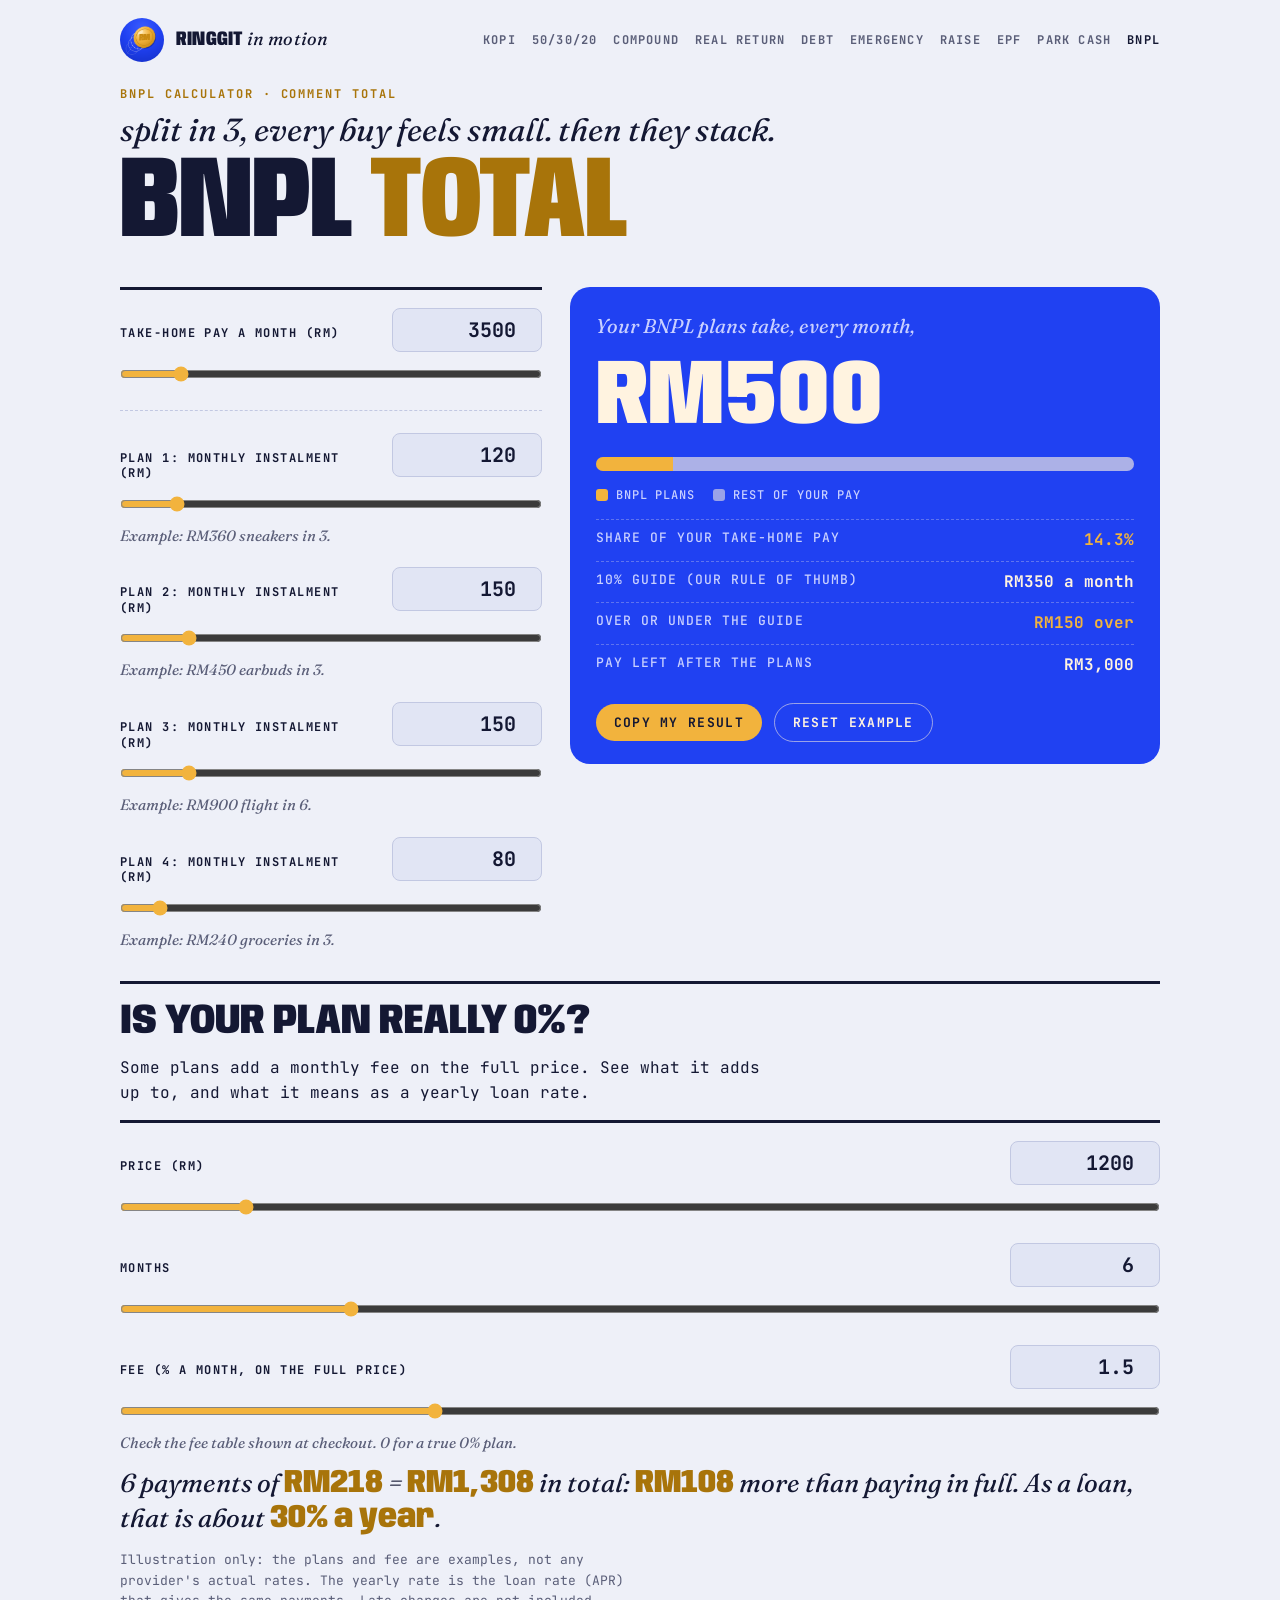
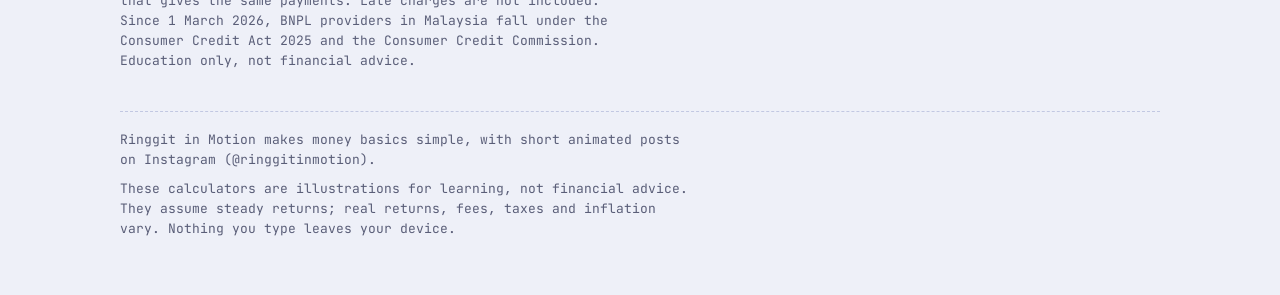
==== bnpl.html @ caa36349 "Add BNPL calculator (plan total, share of pay, fee as yearly rate) Co-Authored-By: Claude Opus 5.5 <" ====
<!doctype html>
<html lang="en">
<head>
<meta charset="utf-8">
<meta name="viewport" content="width=device-width, initial-scale=1">
<title>BNPL Calculator · Ringgit in Motion</title>
<meta name="description" content="Buy now, pay later in Malaysia: add up your plans, see the share of your pay, and what a monthly fee costs as a yearly rate.">
<meta property="og:title" content="BNPL Calculator · Ringgit in Motion">
<meta property="og:description" content="Buy now, pay later in Malaysia: add up your plans, see the share of your pay, and what a monthly fee costs as a yearly rate.">
<meta property="og:image" content="logo.png">
<link rel="icon" href="logo.png">
<link rel="preconnect" href="https://fonts.googleapis.com">
<link rel="preconnect" href="https://fonts.gstatic.com" crossorigin>
<link rel="stylesheet" href="https://fonts.googleapis.com/css2?family=Anybody:wdth,wght@50..150,500..900&family=Fraunces:ital,opsz,wght@1,9..144,420&family=JetBrains+Mono:wght@500;700&display=swap">
<link rel="stylesheet" href="style.css">
</head>
<body>
<header class="nav">
  <a class="brand" href="index.html"><img src="logo.png" alt=""><span>Ringgit <em>in motion</em></span></a>
  <nav class="links" aria-label="Calculators"><a href="kopi.html">Kopi</a><a href="budget.html">50/30/20</a><a href="compound.html">Compound</a><a href="real-return.html">Real return</a><a href="debt.html">Debt</a><a href="emergency.html">Emergency</a><a href="raise.html">Raise</a><a href="epf.html">EPF</a><a href="park.html">Park cash</a><a href="bnpl.html" aria-current="page">BNPL</a></nav>
</header>
<main>
<section class="mast">
  <div class="eyebrow">BNPL calculator · comment TOTAL</div>
  <p class="q">split in 3, every buy feels small. then they stack.</p>
  <h1>BNPL <span>Total</span></h1>
</section>
<section class="tool" aria-label="Buy now pay later calculator">
  <form class="controls" autocomplete="off">
    <div class="field">
      <div class="row"><label for="pay">Take-home pay a month (RM)</label><input class="num" id="pay" type="number" min="0" max="10000000" step="50" value="3500" inputmode="decimal"></div>
      <input id="payR" type="range" min="1000" max="20000" step="50" value="3500" aria-label="Take-home pay a month (RM) slider">
    </div>
    <div class="divider"></div>
    <div class="field">
      <div class="row"><label for="p1">Plan 1: monthly instalment (RM)</label><input class="num" id="p1" type="number" min="0" max="1000000" step="10" value="120" inputmode="decimal"></div>
      <input id="p1R" type="range" min="0" max="1000" step="10" value="120" aria-label="Plan 1: monthly instalment (RM) slider">
      <span class="hint">Example: RM360 sneakers in 3.</span>
    </div>
    <div class="field">
      <div class="row"><label for="p2">Plan 2: monthly instalment (RM)</label><input class="num" id="p2" type="number" min="0" max="1000000" step="10" value="150" inputmode="decimal"></div>
      <input id="p2R" type="range" min="0" max="1000" step="10" value="150" aria-label="Plan 2: monthly instalment (RM) slider">
      <span class="hint">Example: RM450 earbuds in 3.</span>
    </div>
    <div class="field">
      <div class="row"><label for="p3">Plan 3: monthly instalment (RM)</label><input class="num" id="p3" type="number" min="0" max="1000000" step="10" value="150" inputmode="decimal"></div>
      <input id="p3R" type="range" min="0" max="1000" step="10" value="150" aria-label="Plan 3: monthly instalment (RM) slider">
      <span class="hint">Example: RM900 flight in 6.</span>
    </div>
    <div class="field">
      <div class="row"><label for="p4">Plan 4: monthly instalment (RM)</label><input class="num" id="p4" type="number" min="0" max="1000000" step="10" value="80" inputmode="decimal"></div>
      <input id="p4R" type="range" min="0" max="1000" step="10" value="80" aria-label="Plan 4: monthly instalment (RM) slider">
      <span class="hint">Example: RM240 groceries in 3.</span>
    </div>
  </form>
  <div class="stack">
  <div class="card" aria-live="polite">
    <p class="lead" id="lead">Your BNPL plans take, every month,</p>
    <p class="big" id="big">RM500</p>
    <div class="split" aria-hidden="true"><i id="splitA"></i><i id="splitB"></i><i id="splitC"></i></div>
    <div class="legend"><span><b style="background: var(--gold-fill)"></b>BNPL plans</span><span><b style="background: rgba(255,243,224,.55)"></b>Rest of your pay</span></div>
    <dl class="lines">
      <div class="gold"><dt>Share of your take-home pay</dt><dd id="share">-</dd></div>
      <div><dt>10% guide (our rule of thumb)</dt><dd id="guide">-</dd></div>
      <div class="gold"><dt>Over or under the guide</dt><dd id="gap">-</dd></div>
      <div><dt>Pay left after the plans</dt><dd id="left">-</dd></div>
    </dl>
    <div class="actions">
      <button type="button" id="copy">Copy my result</button>
      <button type="button" class="ghost" id="reset">Reset example</button>
      <span class="toast" id="toast" role="status"></span>
    </div>
  </div>
  </div>
</section>
<section class="mid" aria-label="Fee check">
  <h2>Is your plan really 0%?</h2>
  <p>Some plans add a monthly fee on the full price. See what it adds up to, and what it means as a yearly loan rate.</p>
  <form class="controls" autocomplete="off">
    <div class="field">
      <div class="row"><label for="price">Price (RM)</label><input class="num" id="price" type="number" min="0" max="100000000" step="50" value="1200" inputmode="decimal"></div>
      <input id="priceR" type="range" min="50" max="10000" step="50" value="1200" aria-label="Price (RM) slider">
    </div>
    <div class="field">
      <div class="row"><label for="months">Months</label><input class="num" id="months" type="number" min="1" max="60" step="1" value="6" inputmode="decimal"></div>
      <input id="monthsR" type="range" min="1" max="24" step="1" value="6" aria-label="Months slider">
    </div>
    <div class="field">
      <div class="row"><label for="fee">Fee (% a month, on the full price)</label><input class="num" id="fee" type="number" min="0" max="20" step="0.05" value="1.5" inputmode="decimal"></div>
      <input id="feeR" type="range" min="0" max="5" step="0.05" value="1.5" aria-label="Fee (% a month, on the full price) slider">
      <span class="hint">Check the fee table shown at checkout. 0 for a true 0% plan.</span>
    </div>
  </form>
  <p class="out" id="feeOut"></p>
  <p class="fine">Illustration only: the plans and fee are examples, not any provider's actual rates. The yearly rate is the loan rate (APR) that gives the same payments. Late charges are not included. Since 1 March 2026, BNPL providers in Malaysia fall under the Consumer Credit Act 2025 and the Consumer Credit Commission. Education only, not financial advice.</p>
</section>
</main>
<footer>
  <p class="fine">Ringgit in Motion makes money basics simple, with short animated posts on Instagram (@ringgitinmotion).</p>
  <p class="fine">These calculators are illustrations for learning, not financial advice. They assume steady returns; real returns, fees, taxes and inflation vary. Nothing you type leaves your device.</p>
</footer>
<script src="calc.js"></script>
<script>

const { $, rm } = RIM;
RIM.form("rim-bnpl", { pay: 3500, p1: 120, p2: 150, p3: 150, p4: 80 },
  { pay: [0, 10000000], p1: [0, 1000000], p2: [0, 1000000], p3: [0, 1000000], p4: [0, 1000000] }, (s) => {
  const tot = s.p1 + s.p2 + s.p3 + s.p4;
  const share = s.pay > 0 ? (tot / s.pay) * 100 : 0;
  const guide = s.pay * 0.1;
  $("big").textContent = rm(tot);
  $("share").textContent = share.toFixed(1) + "%";
  $("guide").textContent = rm(guide) + " a month";
  $("gap").textContent = tot > guide ? rm(tot - guide) + " over" : rm(guide - tot) + " under";
  $("left").textContent = rm(Math.max(0, s.pay - tot));
  const pa = Math.min(100, share);
  $("splitA").style.cssText = `width:${pa}%;background:var(--gold-fill)`;
  $("splitB").style.cssText = `width:${100 - pa}%;background:rgba(255,243,224,.55)`;
  $("splitC").style.cssText = "width:0";
  window.__copy = `My BNPL plans take ${rm(tot)} a month: ${share.toFixed(1)}% of my take-home pay. (Ringgit in Motion BNPL calculator)`;
});
// monthly rate r where the payments are worth exactly the price today (bisection)
function apr(price, pay, n) {
  if (pay * n <= price + 1e-9) return 0;
  let lo = 0, hi = 1;
  for (let i = 0; i < 100; i++) {
    const r = (lo + hi) / 2;
    const pv = (pay * (1 - Math.pow(1 + r, -n))) / r;
    if (pv > price) lo = r; else hi = r;
  }
  return ((lo + hi) / 2) * 12 * 100;
}
function feeRender() {
  const price = parseFloat($("price").value) || 0, n = Math.max(1, Math.round(parseFloat($("months").value) || 1)), f = parseFloat($("fee").value) || 0;
  const pay = price / n + (price * f) / 100;
  const total = pay * n, extra = total - price, y = apr(price, pay, n);
  $("feeOut").innerHTML = `${n} payments of <strong>${rm(pay)}</strong> = <strong>${rm(total)}</strong> in total: <strong>${rm(extra)}</strong> more than paying in full. ` +
    (extra > 0 ? `As a loan, that is about <strong>${y.toFixed(0)}% a year</strong>.` : `A true 0% plan, as long as every payment is on time.`);
}
["price", "months", "fee"].forEach((id) => {
  const sync = (src, dst) => $(src).addEventListener("input", () => { $(dst).value = $(src).value; feeRender(); });
  sync(id, id + "R"); sync(id + "R", id);
});
feeRender();
$("copy").addEventListener("click", () => RIM.copy(window.__copy));

</script>
</body>
</html>
---- style.css ----
/* Ringgit in Motion — shared styles. Layout: masthead, then a two-column tool (controls | result + chart) that stacks on phones. */
:root {
  --bg: #eef0f8;
  --surface: #e1e5f4;
  --line: #c2c8e2;
  --ink: #141833;
  --muted: #5a5e78;
  --brand: #2041f2;
  --brand-ink: #fff3e0;
  --brand-muted: #c9d0ff;
  --gold: #a8740a;
  --gold-fill: #f2b33d;
  --paid: #7d86b8;
  --display: "Anybody", "Arial Narrow", sans-serif;
  --serif: "Fraunces", Georgia, serif;
  --mono: "JetBrains Mono", ui-monospace, monospace;
}
@media (prefers-color-scheme: dark) {
  :root {
    --bg: #0f1230;
    --surface: #181c45;
    --line: #2c3170;
    --ink: #f3eee5;
    --muted: #aab0d8;
    --brand: #2041f2;
    --brand-ink: #fff3e0;
    --brand-muted: #c9d0ff;
    --gold: #f2b33d;
    --paid: #8f97cc;
    color-scheme: dark;
  }
}
* { box-sizing: border-box; }
html { -webkit-text-size-adjust: 100%; }
body {
  margin: 0;
  background: var(--bg);
  color: var(--ink);
  font: 16px/1.55 var(--mono);
  padding-inline: 20px;
  padding-block: 0 56px;
}
a { color: inherit; }
main { max-width: 1040px; margin: 0 auto; display: grid; gap: 32px; }

/* top nav */
.nav {
  max-width: 1040px; margin: 0 auto; padding-block: 18px; display: flex; align-items: center; gap: 14px;
  justify-content: space-between; flex-wrap: wrap;
}
.brand { display: flex; align-items: center; gap: 12px; text-decoration: none; }
.brand img { width: 44px; height: 44px; border-radius: 50%; display: block; }
.brand span { font: 900 20px/1 var(--display); font-variation-settings: "wdth" 72; text-transform: uppercase; letter-spacing: .01em; }
.brand em { font: italic 420 18px/1 var(--serif); text-transform: none; }
.nav .links { display: flex; flex-wrap: wrap; gap: 6px 16px; font: 700 12px/1 var(--mono); letter-spacing: .1em; text-transform: uppercase; }
.nav .links a { text-decoration: none; color: var(--muted); padding: 6px 0; }
.nav .links a[aria-current="page"], .nav .links a:hover { color: var(--ink); }

/* masthead */
.mast { display: grid; gap: 6px; padding-top: 8px; }
.eyebrow { font: 700 12px/1 var(--mono); letter-spacing: .16em; text-transform: uppercase; color: var(--gold); }
.mast .q { font: italic 420 clamp(22px, 4vw, 32px)/1.15 var(--serif); margin: 6px 0 0; }
h1 {
  margin: 0; font-family: var(--display); font-weight: 900; font-variation-settings: "wdth" 70;
  font-size: clamp(50px, 11vw, 116px); line-height: .86; text-transform: uppercase; letter-spacing: -.01em; text-wrap: balance;
}
h1 span { color: var(--gold); }

.tool { display: grid; grid-template-columns: minmax(0, 5fr) minmax(0, 7fr); gap: 28px; align-items: start; }
@media (max-width: 820px) { .tool { grid-template-columns: minmax(0, 1fr); } }
.stack { display: grid; gap: 22px; min-width: 0; }

/* controls */
.controls { display: grid; gap: 22px; border-top: 3px solid var(--ink); padding-top: 18px; }
.field { display: grid; gap: 8px; }
.field .row { display: flex; align-items: baseline; justify-content: space-between; gap: 12px; }
.field label { font: 700 12px/1.3 var(--mono); letter-spacing: .12em; text-transform: uppercase; }
.hint { font: italic 420 15px/1.3 var(--serif); color: var(--muted); }
.num {
  width: 7.5em; text-align: right; font: 700 20px/1 var(--mono); font-variant-numeric: tabular-nums; color: var(--ink);
  background: var(--surface); border: 1.5px solid var(--line); border-radius: 8px; padding: 8px 10px;
}
.num:focus-visible, input[type="range"]:focus-visible, button:focus-visible, a:focus-visible { outline: 3px solid var(--gold-fill); outline-offset: 2px; }
input[type="range"] { width: 100%; accent-color: var(--gold-fill); height: 28px; margin: 0; }
.divider { border-top: 1.5px dashed var(--line); }

/* result card */
.card { background: var(--brand); color: var(--brand-ink); border-radius: 20px; padding: 26px 26px 22px; display: grid; gap: 18px; }
.card .lead { font: italic 420 20px/1.3 var(--serif); color: var(--brand-muted); margin: 0; }
.big { font-family: var(--display); font-weight: 900; font-variation-settings: "wdth" 78; font-size: clamp(50px, 9vw, 92px); line-height: .9; margin: 0; font-variant-numeric: tabular-nums; overflow-wrap: anywhere; }
.lines { display: grid; margin: 0; }
.lines div { display: flex; justify-content: space-between; gap: 16px; padding: 9px 0; border-top: 1.5px dashed rgba(255, 243, 224, .28); }
.lines dt { font: 500 13px/1.4 var(--mono); letter-spacing: .08em; text-transform: uppercase; color: var(--brand-muted); }
.lines dd { margin: 0; font: 700 16px/1.4 var(--mono); font-variant-numeric: tabular-nums; text-align: right; }
.lines .gold dd { color: var(--gold-fill); }
.split { display: flex; height: 14px; border-radius: 7px; overflow: hidden; background: rgba(255, 243, 224, .18); }
.split i { display: block; height: 100%; }
.legend { display: flex; flex-wrap: wrap; gap: 6px 18px; font: 500 12px/1 var(--mono); letter-spacing: .08em; text-transform: uppercase; color: var(--brand-muted); }
.legend span { display: inline-flex; align-items: center; gap: 8px; }
.legend b { width: 12px; height: 12px; border-radius: 3px; display: block; }
.actions { display: flex; flex-wrap: wrap; align-items: center; gap: 12px; }
button {
  font: 700 13px/1 var(--mono); letter-spacing: .1em; text-transform: uppercase; cursor: pointer;
  border-radius: 999px; padding: 12px 18px; border: 0; background: var(--gold-fill); color: #141833;
}
button.ghost { background: transparent; color: var(--brand-ink); border: 1.5px solid rgba(255, 243, 224, .55); }
.toast { font: 500 13px/1.3 var(--mono); color: var(--brand-muted); min-height: 1.3em; overflow-wrap: anywhere; }

/* chart */
figure { margin: 0; display: grid; gap: 8px; }
figcaption { font: italic 420 15px/1.4 var(--serif); color: var(--muted); }
svg.chart { width: 100%; height: auto; display: block; }
.chart .gridline { stroke: var(--line); stroke-width: 1; }
.chart .tick { font: 500 11px var(--mono); fill: var(--muted); }
.chart .area-v { fill: var(--gold-fill); opacity: .9; }
.chart .area-p { fill: var(--paid); opacity: .85; }
.chart .line-v { fill: none; stroke: var(--gold); stroke-width: 2.5; }
.chart .line-n { fill: none; stroke: var(--paid); stroke-width: 3; stroke-dasharray: 6 6; }
.chart .dot { fill: var(--gold-fill); stroke: var(--ink); stroke-width: 2; }
.chart .endlbl { font: 700 13px var(--mono); fill: var(--ink); }

/* secondary section */
.mid { border-top: 3px solid var(--ink); padding-top: 18px; display: grid; gap: 14px; }
.mid h2 { margin: 0; font-family: var(--display); font-weight: 900; font-variation-settings: "wdth" 80; font-size: clamp(28px, 5vw, 42px); line-height: .95; text-transform: uppercase; text-wrap: balance; }
.mid p { margin: 0; max-width: 64ch; }
.out { font: italic 420 clamp(20px, 3vw, 26px)/1.35 var(--serif); }
.out strong { font: 900 1.25em/1 var(--display); font-style: normal; font-variation-settings: "wdth" 80; color: var(--gold); }

.fine { font-size: 13px; color: var(--muted); max-width: 72ch; margin: 0; }
footer { max-width: 1040px; margin: 40px auto 0; border-top: 1.5px dashed var(--line); padding-top: 18px; display: grid; gap: 8px; }

/* home page */
.hero { display: grid; grid-template-columns: auto minmax(0, 1fr); gap: 28px; align-items: center; padding-top: 12px; }
.hero img { width: clamp(120px, 22vw, 200px); height: auto; border-radius: 50%; display: block; }
@media (max-width: 560px) { .hero { grid-template-columns: minmax(0, 1fr); } }
.tagline { font: italic 420 clamp(24px, 4vw, 36px)/1.15 var(--serif); margin: 10px 0 0; }
.grid4 { display: grid; grid-template-columns: repeat(2, minmax(0, 1fr)); gap: 16px; }
@media (max-width: 680px) { .grid4 { grid-template-columns: minmax(0, 1fr); } }
.grid4 > .tile:last-child:nth-child(odd) { grid-column: 1 / -1; }
.tile {
  display: grid; gap: 10px; text-decoration: none; padding: 22px; border-radius: 18px;
  background: var(--surface); border: 1.5px solid var(--line); transition: transform .15s, border-color .15s;
}
.tile:hover { transform: translateY(-2px); border-color: var(--gold); }
.tile .kw { justify-self: start; font: 700 12px/1 var(--mono); letter-spacing: .12em; background: var(--gold-fill); color: #141833; padding: 7px 10px; border-radius: 6px; }
.tile h3 { margin: 0; font: 900 clamp(26px, 4vw, 34px)/.95 var(--display); font-variation-settings: "wdth" 76; text-transform: uppercase; }
.tile p { margin: 0; font: italic 420 17px/1.35 var(--serif); color: var(--muted); }
@media (prefers-reduced-motion: reduce) { .tile { transition: none; } }
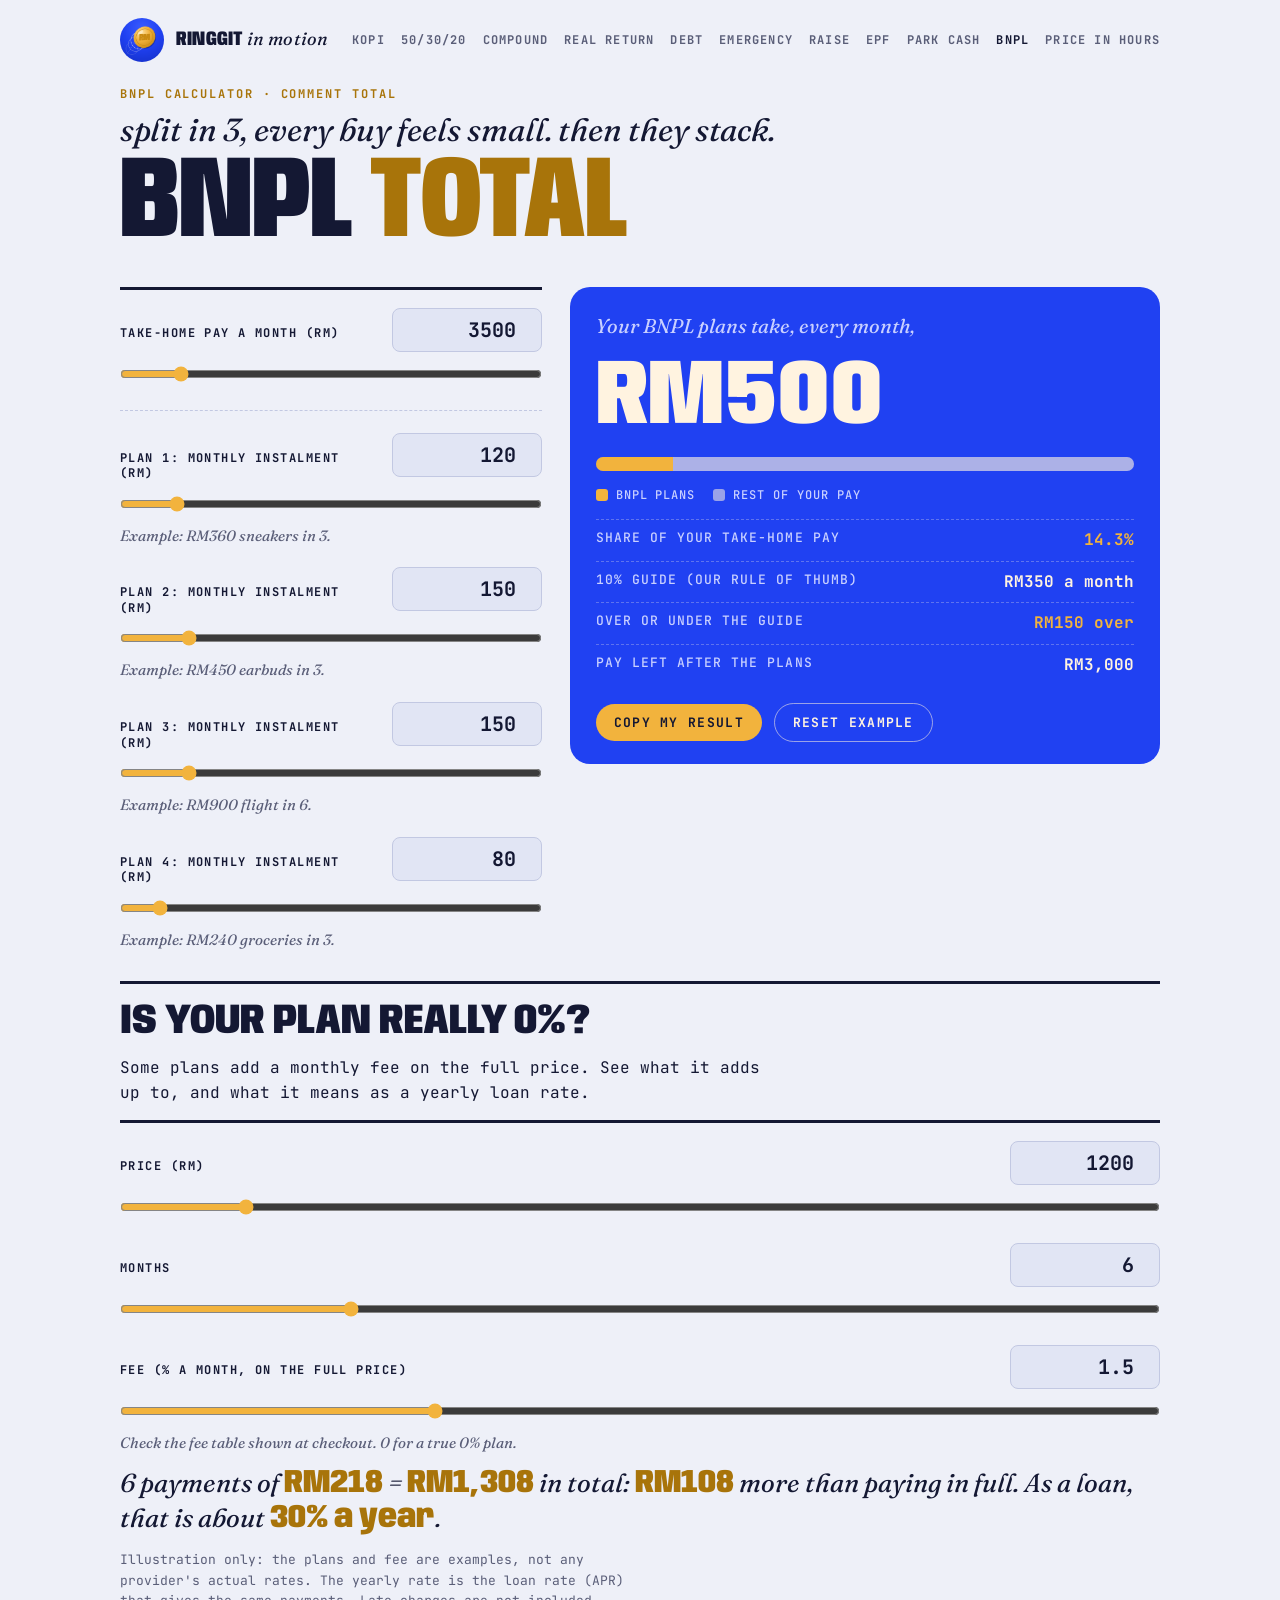
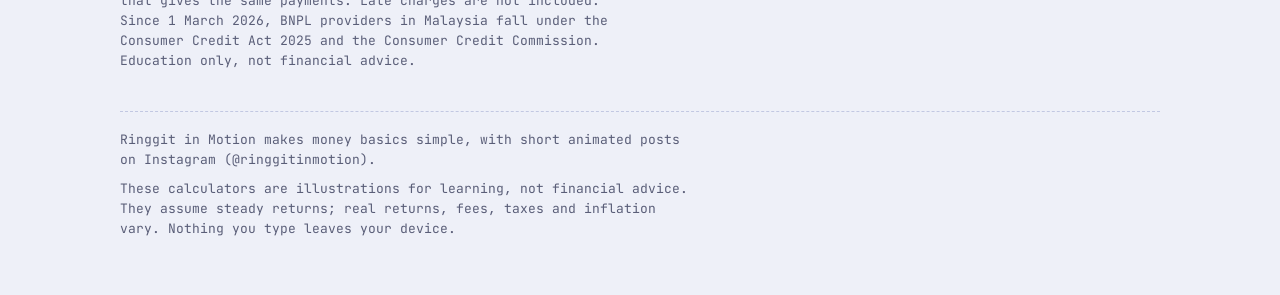
==== commit 031bb0e5: "Add price-in-hours calculator (hours of work, cost per use, yearly whims) Co-Authored-By: Claude Opu" ====
--- a/bnpl.html
+++ b/bnpl.html
@@ -17,7 +17,7 @@
 <body>
 <header class="nav">
   <a class="brand" href="index.html"><img src="logo.png" alt=""><span>Ringgit <em>in motion</em></span></a>
-  <nav class="links" aria-label="Calculators"><a href="kopi.html">Kopi</a><a href="budget.html">50/30/20</a><a href="compound.html">Compound</a><a href="real-return.html">Real return</a><a href="debt.html">Debt</a><a href="emergency.html">Emergency</a><a href="raise.html">Raise</a><a href="epf.html">EPF</a><a href="park.html">Park cash</a><a href="bnpl.html" aria-current="page">BNPL</a></nav>
+  <nav class="links" aria-label="Calculators"><a href="kopi.html">Kopi</a><a href="budget.html">50/30/20</a><a href="compound.html">Compound</a><a href="real-return.html">Real return</a><a href="debt.html">Debt</a><a href="emergency.html">Emergency</a><a href="raise.html">Raise</a><a href="epf.html">EPF</a><a href="park.html">Park cash</a><a href="bnpl.html" aria-current="page">BNPL</a><a href="hours.html">Price in hours</a></nav>
 </header>
 <main>
 <section class="mast">
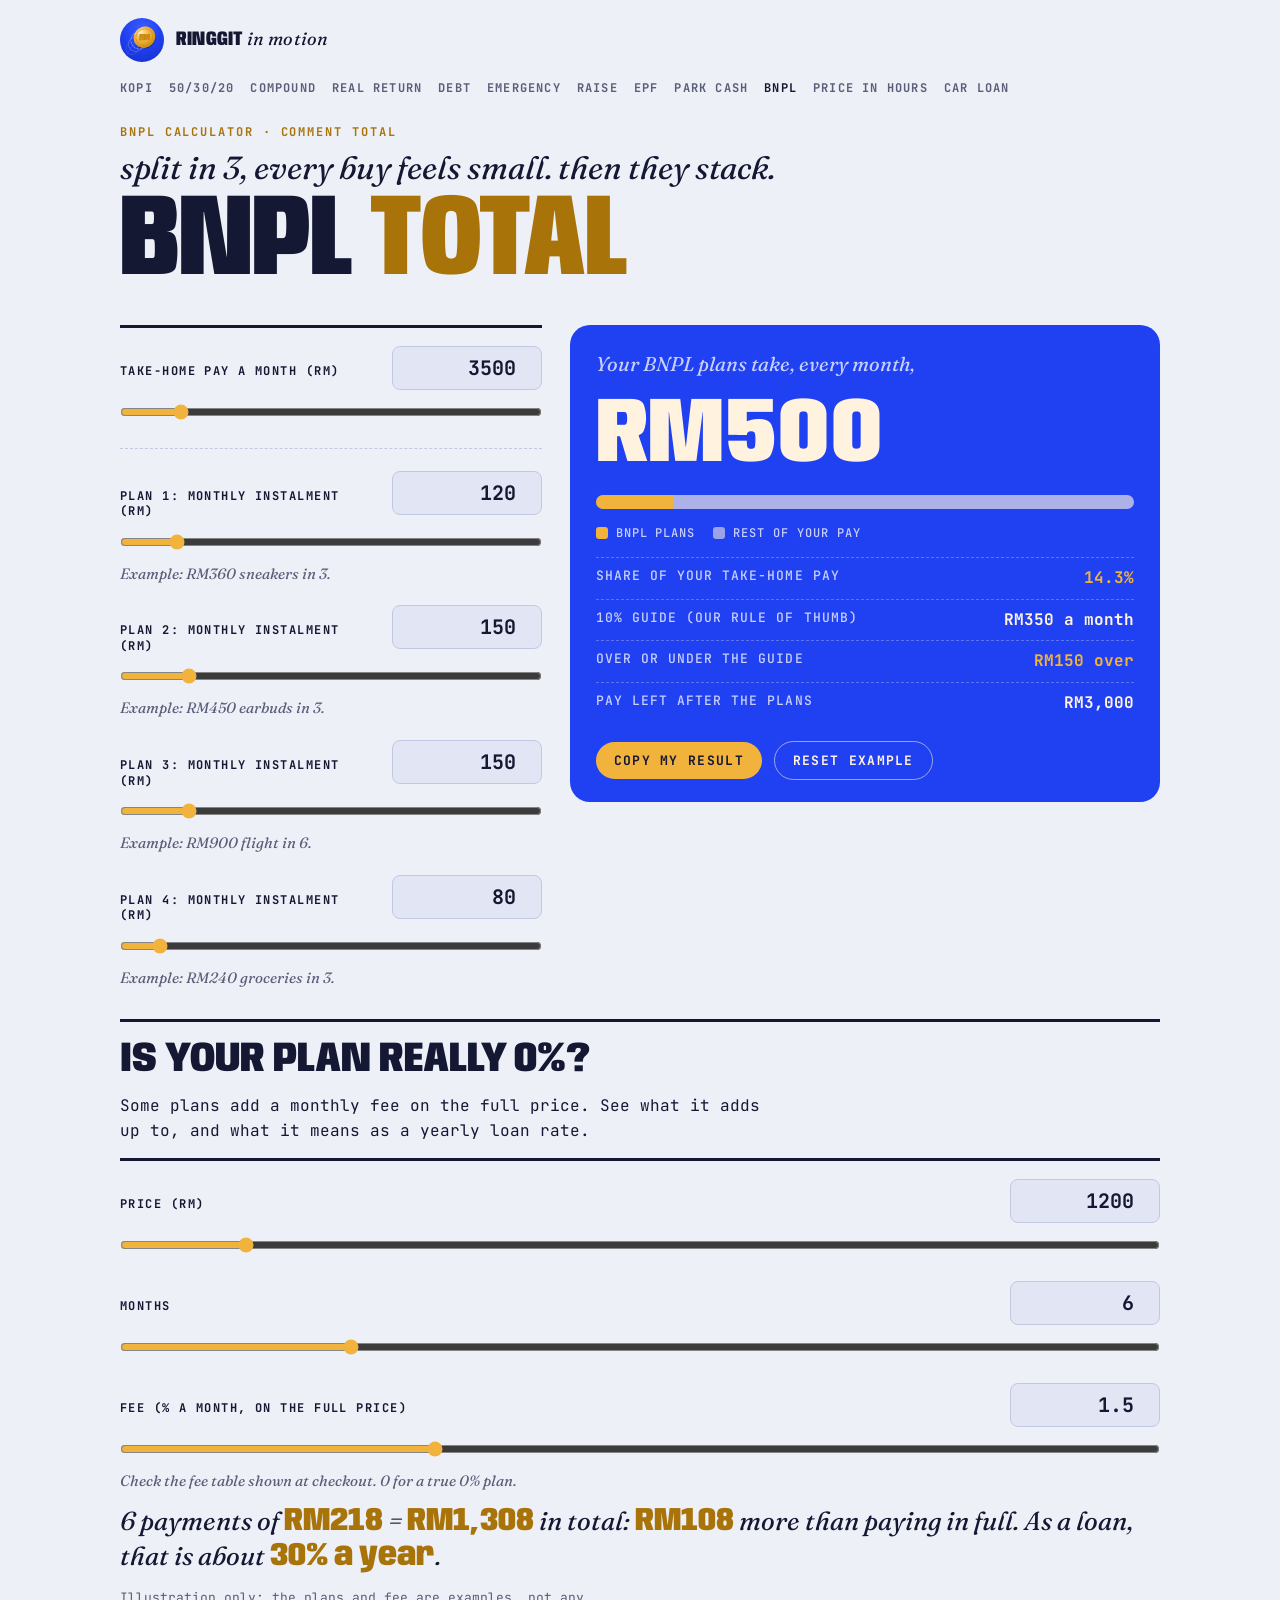
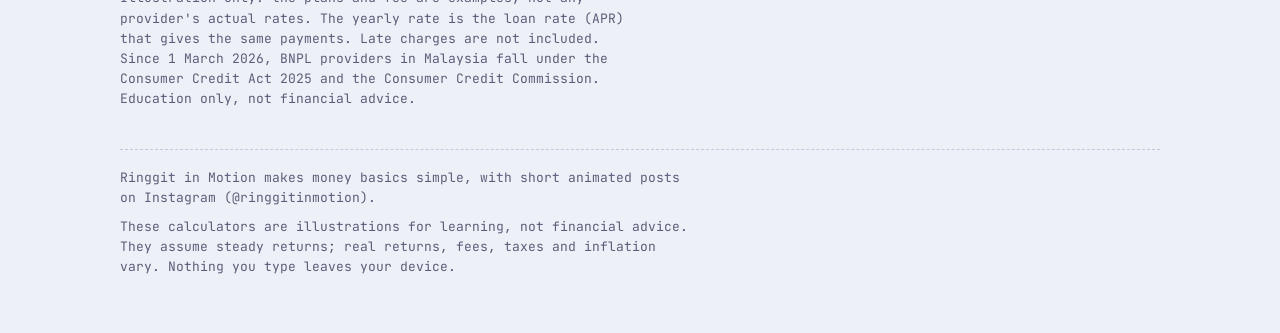
==== commit db7738af: "Add car loan calculator (flat rate to EIR, instalment, tenure compare) Co-Authored-By: Claude Opus 5" ====
--- a/bnpl.html
+++ b/bnpl.html
@@ -17,7 +17,7 @@
 <body>
 <header class="nav">
   <a class="brand" href="index.html"><img src="logo.png" alt=""><span>Ringgit <em>in motion</em></span></a>
-  <nav class="links" aria-label="Calculators"><a href="kopi.html">Kopi</a><a href="budget.html">50/30/20</a><a href="compound.html">Compound</a><a href="real-return.html">Real return</a><a href="debt.html">Debt</a><a href="emergency.html">Emergency</a><a href="raise.html">Raise</a><a href="epf.html">EPF</a><a href="park.html">Park cash</a><a href="bnpl.html" aria-current="page">BNPL</a><a href="hours.html">Price in hours</a></nav>
+  <nav class="links" aria-label="Calculators"><a href="kopi.html">Kopi</a><a href="budget.html">50/30/20</a><a href="compound.html">Compound</a><a href="real-return.html">Real return</a><a href="debt.html">Debt</a><a href="emergency.html">Emergency</a><a href="raise.html">Raise</a><a href="epf.html">EPF</a><a href="park.html">Park cash</a><a href="bnpl.html" aria-current="page">BNPL</a><a href="hours.html">Price in hours</a><a href="car.html">Car loan</a></nav>
 </header>
 <main>
 <section class="mast">
